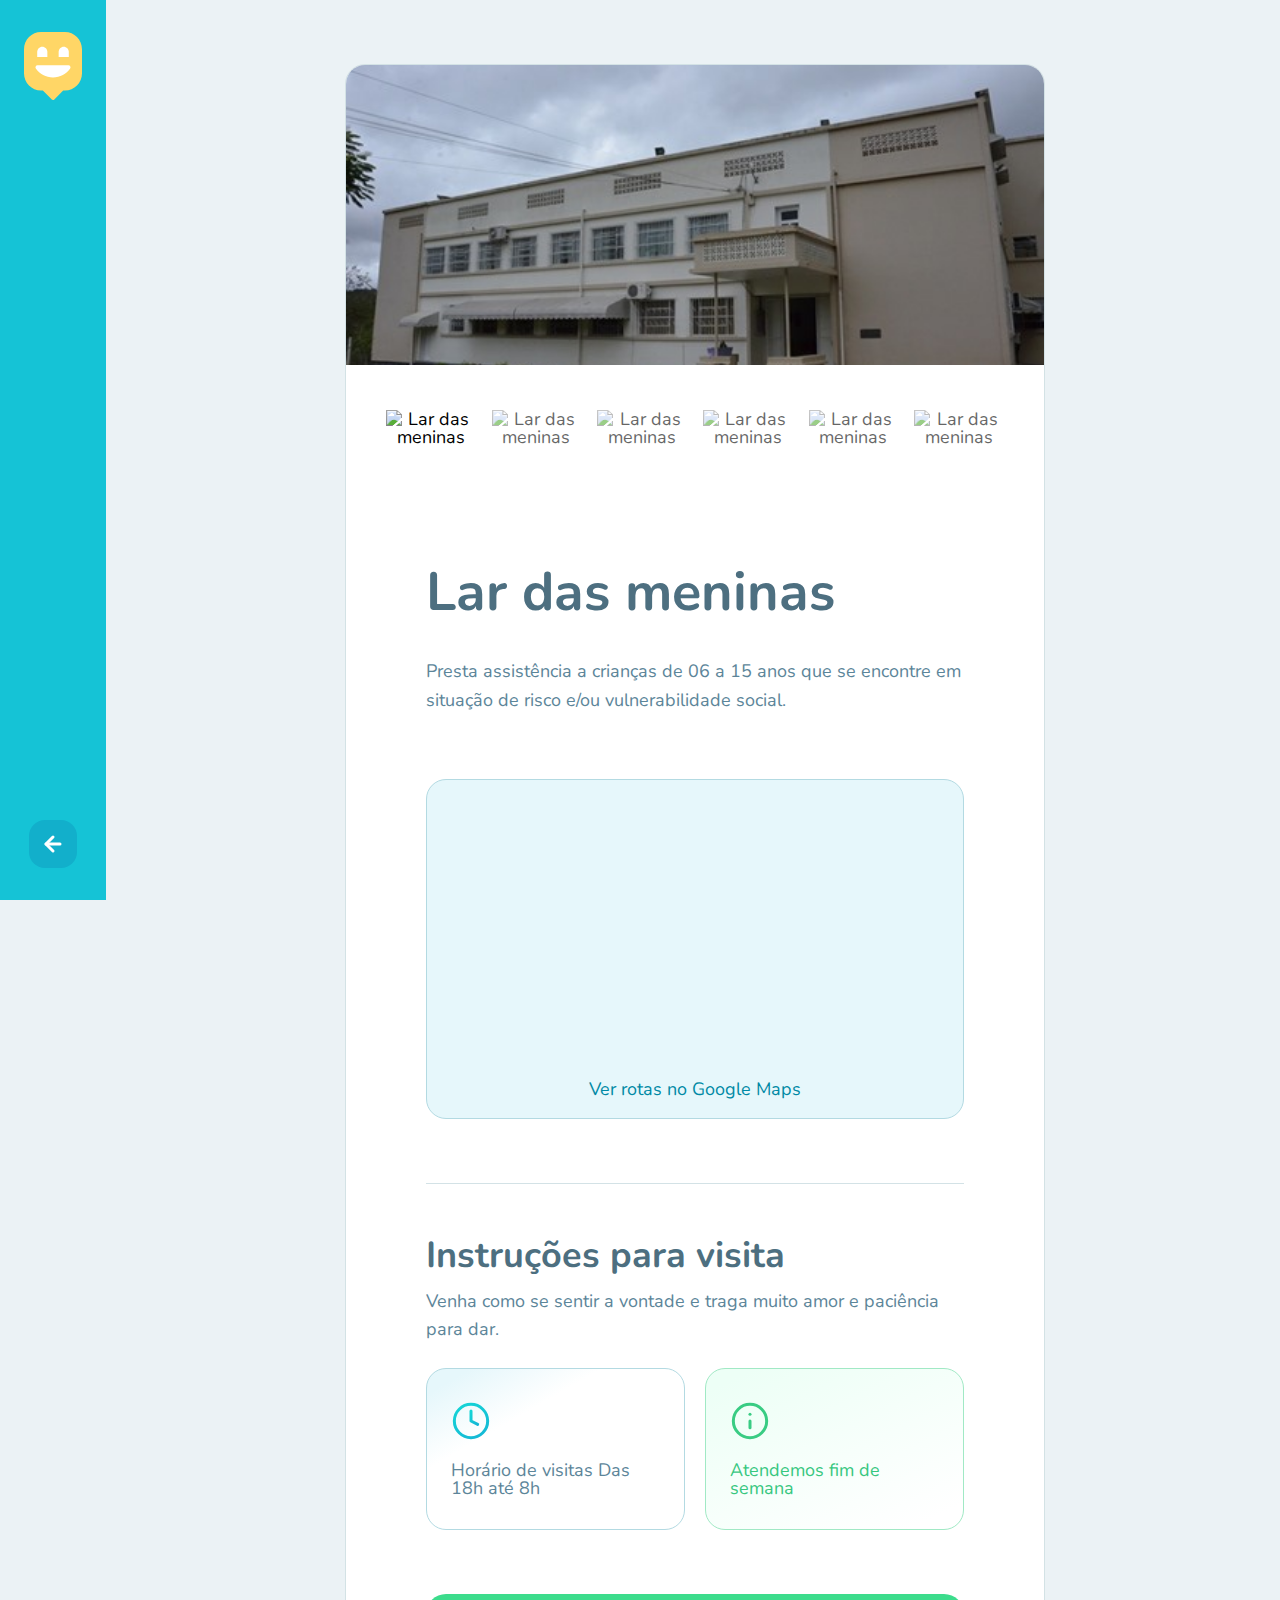
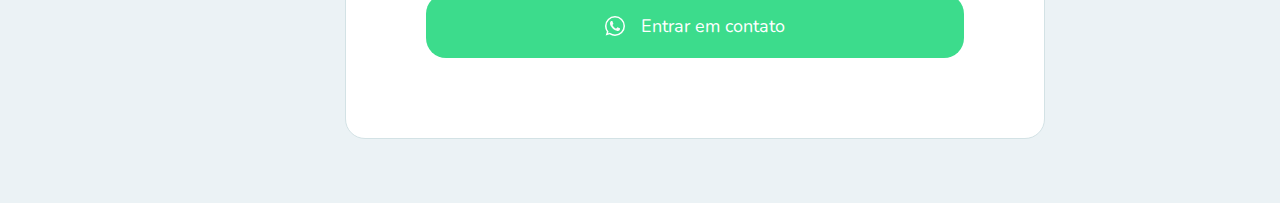
==== orphanage.html @ b712d707 "orphanage.html finished with page-orphanage.js configured" ====
<!DOCTYPE html>
<html lang="pt_BR">
  <head>
    <meta charset="UTF-8" />
    <meta name="viewport" content="width=device-width, initial-scale=1.0" />
    <title>Lar das Meninas | Happy App</title>

    <link
      rel="stylesheet"
      href="https://unpkg.com/leaflet@1.7.1/dist/leaflet.css"
      integrity="sha512-xodZBNTC5n17Xt2atTPuE1HxjVMSvLVW9ocqUKLsCC5CXdbqCmblAshOMAS6/keqq/sMZMZ19scR4PsZChSR7A=="
      crossorigin=""
    />

    <!-- Make sure you put this AFTER Leaflet's CSS -->
    <script
      src="https://unpkg.com/leaflet@1.7.1/dist/leaflet.js"
      integrity="sha512-XQoYMqMTK8LvdxXYG3nZ448hOEQiglfqkJs1NOQV44cWnUrBc8PkAOcXy20w0vlaXaVUearIOBhiXZ5V3ynxwA=="
      crossorigin=""
    ></script>

    <link rel="ico" href="./public/images/logo-icon.png" />

    <link rel="stylesheet" href="./public/css/main.css" />
    <link rel="stylesheet" href="./public/css/page-orphanage.css" />
    <link rel="stylesheet" href="./public/css/animations.css" />

    <link
      href="https://fonts.googleapis.com/css2?family=Nunito:wght@400;600;700;800&display=swap"
      rel="stylesheet"
    />
  </head>
  <body>
    <div id="page-orphanage">
      <aside class="animate-right sidebar">

        <img src="./public/images/map-marker.svg" alt="Happy">

        <footer>
          <button onclick="history.back()">
            <img src="./public/images/arrow-back.svg" alt="Voltar">
          </button>
        </footer>

      </aside>

      <main class="animate-appear with-sidebar">
        <div class="orphanage-details">
          <img src="./public/images/home.jpg" alt="Lar das meninas" />

          <div class="images">
            <button onclick="selectImage(event)" class="active" type="button">
              <img src="https://source.unsplash.com/random?id=1" alt="Lar das meninas" />
            </button>

            <button onclick="selectImage(event)" type="button">
              <img src="https://source.unsplash.com/random?id=2" alt="Lar das meninas" />
            </button>

            <button onclick="selectImage(event)" type="button">
              <img src="https://source.unsplash.com/random?id=3" alt="Lar das meninas" />
            </button>

            <button onclick="selectImage(event)" type="button">
              <img src="https://source.unsplash.com/random?id=4" alt="Lar das meninas" />
            </button>

            <button onclick="selectImage(event)" type="button">
              <img src="https://source.unsplash.com/random?id=5" alt="Lar das meninas" />
            </button>

            <button onclick="selectImage(event)" type="button">
              <img src="https://source.unsplash.com/random?id=6" alt="Lar das meninas" />
            </button>
          </div>

          <div class="orphanage-details-content">
            <h1>Lar das meninas</h1>

            <p>
              Presta assistência a crianças de 06 a 15 anos que se encontre em
              situação de risco e/ou vulnerabilidade social.
            </p>

            <div class="map-container">
              <div id="mapid"></div>
              <footer>
                <a href="">Ver rotas no Google Maps</a>
              </footer>
            </div>

            <hr />

            <h2>Instruções para visita</h2>

            <p>
              Venha como se sentir a vontade e traga muito amor e paciência para
              dar.
            </p>

            <div class="open-details">
              <div class="hour">
                <img src="./public/images/clock.svg" alt="Horários" />
                Horário de visitas Das 18h até 8h
              </div>
              <div class="open-on-weekends">
                <img src="./public/images/info.svg" alt="Informações" />
                Atendemos fim de semana
              </div>
            </div>

            <button class="primary-button" type="button">
              <img
                src="./public/images/whatsapp.svg"
                alt="Charmar no whatsapp"
              />
              Entrar em contato
            </button>
          </div>
        </div>
      </main>
    </div>

    <script src="./public/scripts/page-orphanage.js"></script>
  </body>
</html>
---- public/css/main.css ----
* {
    margin: 0;
    padding: 0;
    box-sizing: border-box;
}

body {
    height: 100vh;
    color: white;
    background: #EBF2F5;
}

:root {
    font-size: 62.5%;
}

body, input, button, textarea {
    font: 400 1.8rem/1 'Nunito', sans-serif;
}
---- public/css/page-orphanage.css ----
#page-orphanage {
    display: flex;
    min-height: 100vh;
}

aside.sidebar {
    position: fixed;
    height: 100%;
    padding: 32px 24px; /* 3.2rem 2.4rem */
    background: #15C3D6;

    display: flex;
    flex-direction: column;
    justify-content: space-between;
    align-items: center;    
}

aside.sidebar footer button {
    width: 48px;
    height: 48px;
    border: none;
    background: #12AFCB;
    border-radius: 1.6rem;
    cursor: pointer;

    display: flex;
    align-items: center;
    justify-content: center;

    transition: background-color 0.2s;
}

aside.sidebar footer button:hover {
    background: #17D6EB;
}

.with-sidebar {
    padding-left: 110px;
}

main {
    flex: 1;
}

/* details */

.orphanage-details {
    width: 70rem;
    margin: 6.4rem auto;
    background: white;
    border: 1px solid #D3E2E5;

    border-radius: 2rem;

    overflow: hidden;
}

.orphanage-details > img {
    width: 100%;
    height: 30rem;
    object-fit: cover;
}

.images {
    display: grid;
    grid-template-columns: repeat(6, 1fr);
    column-gap: 1.6rem;
    margin: 16px 40px 0;
}

.images button {
    border: 0;
    background: none;

    height: 8.8rem;
    cursor: pointer;
    border-radius: 2rem;

    overflow: hidden;

    opacity: 0.6;

    transition: 200ms;
}

.images button:hover,
.images button.active {
    opacity: 1;
}

.images button img {
    width: 100%;
    height: 8.8rem;
    object-fit: cover;
}

.orphanage-details-content {
    padding: 8rem;
}

.orphanage-details-content h1 {
    color: #4D6F80;
    font-size: 5.4rem;
    line-height: 1.5;
    margin-bottom: 0.8rem;
}

.orphanage-details-content p {
    line-height: 1.6;
    color: #5C8599;
    margin-top: 2.4rem;
}

.map-container {
    margin-top: 6.4rem;
    background: #E6F7FB;
    border: 1px solid #B3DAE2;
    border-radius: 2rem;
}

#mapid {
    width: 100%;
    height: 28rem;
}

.map-container footer {
    padding: 2rem 0;
    text-align: center;
}

.map-container footer a {
    color: #0089a5;
    text-decoration: none;
}

.map-container .leaflet-container {
    border-bottom: 1px solid #dbe3f0;
    border-radius: 2rem;
}

.orphanage-details-content hr {
    width: 100%;
    height: 1px;
    border: none;

    background: #d3e2e6;
    margin: 6.4rem 0;
}

.orphanage-details-content h2 {
    font-size: 3.6rem;
    line-height: 1.5rem;
    color: #4d6f80;
}

.open-details {
    margin-top: 2.4rem;
    
    display: grid;
    grid-template-columns: 1fr 1fr;
    column-gap: 2rem;
}

.open-details div {
    padding: 3.2rem 2.4rem;

}

.open-details img {
    display: block;
    margin-bottom: 2rem;
}

.open-details .hour {
    background: linear-gradient(149.97deg, #e6f7fb 8.13%, #ffffff 32.67%);
    border: 1px solid #b3dae2;
    border-radius: 20px;
    
    color: #5c8599;
}

.open-details .open-on-weekends {
    background: linear-gradient(154.16deg, #edfff6 8.13%, #ffffff 91.03%);
    
    border: 1px solid #a1e9c5;
    border-radius: 20px;

    color: #37c77f;
}

.primary-button {
    margin-top: 6.4rem;

    width: 100%;
    height: 6.4rem;

    border: none;
    cursor: pointer;

    background: #3cdc8c;

    border-radius: 2rem;
    color: white;

    display: flex;
    align-items: center;
    justify-content: center;

    transition: background-color 0.2s;
}

.primary-button:hover {
    background: #36cf82;
}

.primary-button img {
    margin-right: 1.6rem;
}
---- public/css/animations.css ----
/* animations */
@keyframes up {
    from {
        opacity: 0;
        transform: translateY(16px);
    }

    to {
        opacity: 1;
        transform: translateY(0);
    }
}

@keyframes right {
    from {
        transform: translateX(-100%);
    }

    to {
        transform: translateX(0);
    }
}

@keyframes appear {
    from {
        opacity: 0;
    }

    to {
        opacity: 1;
    }
}

.animate-up {
    animation-name: up;
    animation-duration: 300ms;
    animation-fill-mode: backwards;
}

.animate-right {
    animation-name: right;
    animation-duration: 300ms;
}

.animate-appear {
    animation-name: appear;
    animation-duration: 300ms;
    animation-fill-mode: backwards;
}
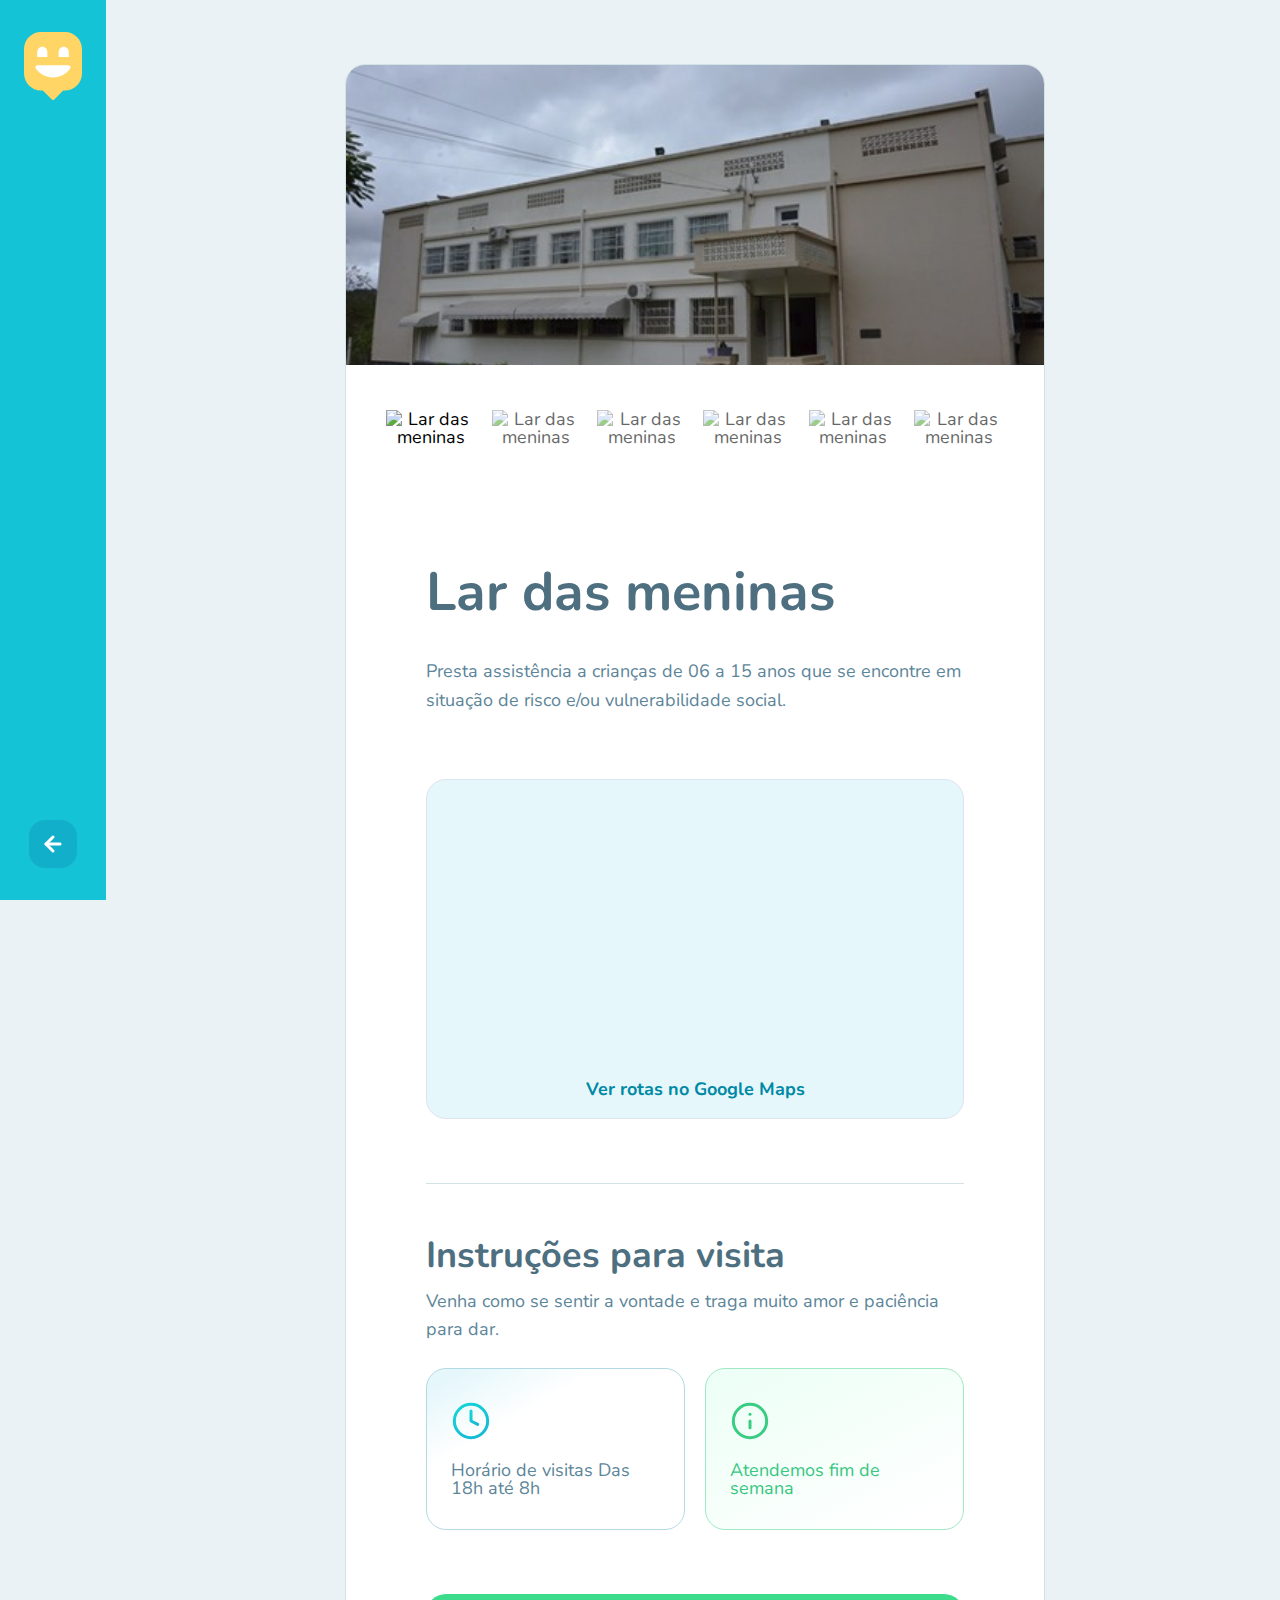
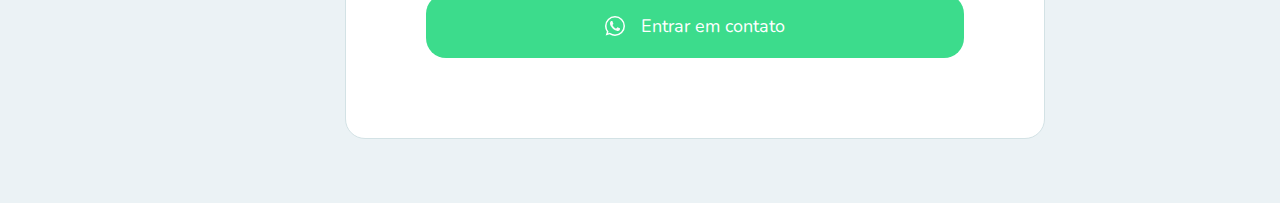
==== commit 7e795d27: "Front-end finished" ====
--- a/orphanage.html
+++ b/orphanage.html
@@ -24,6 +24,9 @@
     <link rel="stylesheet" href="./public/css/main.css" />
     <link rel="stylesheet" href="./public/css/page-orphanage.css" />
     <link rel="stylesheet" href="./public/css/animations.css" />
+    <link rel="stylesheet" href="./public/css/sidebar.css" />
+    <link rel="stylesheet" href="./public/css/map.css" />
+    <link rel="stylesheet" href="./public/css/buttons.css" />
 
     <link
       href="https://fonts.googleapis.com/css2?family=Nunito:wght@400;600;700;800&display=swap"
--- a/public/css/page-orphanage.css
+++ b/public/css/page-orphanage.css
@@ -1,41 +1,6 @@
 #page-orphanage {
     display: flex;
     min-height: 100vh;
-}
-
-aside.sidebar {
-    position: fixed;
-    height: 100%;
-    padding: 32px 24px; /* 3.2rem 2.4rem */
-    background: #15C3D6;
-
-    display: flex;
-    flex-direction: column;
-    justify-content: space-between;
-    align-items: center;    
-}
-
-aside.sidebar footer button {
-    width: 48px;
-    height: 48px;
-    border: none;
-    background: #12AFCB;
-    border-radius: 1.6rem;
-    cursor: pointer;
-
-    display: flex;
-    align-items: center;
-    justify-content: center;
-
-    transition: background-color 0.2s;
-}
-
-aside.sidebar footer button:hover {
-    background: #17D6EB;
-}
-
-.with-sidebar {
-    padding-left: 110px;
 }
 
 main {
@@ -111,33 +76,6 @@
     margin-top: 2.4rem;
 }
 
-.map-container {
-    margin-top: 6.4rem;
-    background: #E6F7FB;
-    border: 1px solid #B3DAE2;
-    border-radius: 2rem;
-}
-
-#mapid {
-    width: 100%;
-    height: 28rem;
-}
-
-.map-container footer {
-    padding: 2rem 0;
-    text-align: center;
-}
-
-.map-container footer a {
-    color: #0089a5;
-    text-decoration: none;
-}
-
-.map-container .leaflet-container {
-    border-bottom: 1px solid #dbe3f0;
-    border-radius: 2rem;
-}
-
 .orphanage-details-content hr {
     width: 100%;
     height: 1px;
@@ -186,33 +124,4 @@
     border-radius: 20px;
 
     color: #37c77f;
-}
-
-.primary-button {
-    margin-top: 6.4rem;
-
-    width: 100%;
-    height: 6.4rem;
-
-    border: none;
-    cursor: pointer;
-
-    background: #3cdc8c;
-
-    border-radius: 2rem;
-    color: white;
-
-    display: flex;
-    align-items: center;
-    justify-content: center;
-
-    transition: background-color 0.2s;
-}
-
-.primary-button:hover {
-    background: #36cf82;
-}
-
-.primary-button img {
-    margin-right: 1.6rem;
 }--- a/public/css/sidebar.css
+++ b/public/css/sidebar.css
@@ -0,0 +1,35 @@
+
+aside.sidebar {
+    position: fixed;
+    height: 100%;
+    padding: 32px 24px; /* 3.2rem 2.4rem */
+    background: #15C3D6;
+
+    display: flex;
+    flex-direction: column;
+    justify-content: space-between;
+    align-items: center;    
+}
+
+aside.sidebar footer button {
+    width: 48px;
+    height: 48px;
+    border: none;
+    background: #12AFCB;
+    border-radius: 1.6rem;
+    cursor: pointer;
+
+    display: flex;
+    align-items: center;
+    justify-content: center;
+
+    transition: background-color 0.2s;
+}
+
+aside.sidebar footer button:hover {
+    background: #17D6EB;
+}
+
+.with-sidebar {
+    padding-left: 110px;
+}--- a/public/css/map.css
+++ b/public/css/map.css
@@ -0,0 +1,28 @@
+
+.map-container {
+    margin-top: 6.4rem;
+    background: #E6F7FB;
+    border: 1px solid #DDE3F0;
+    border-radius: 2rem;
+}
+
+#mapid {
+    width: 100%;
+    height: 28rem;
+}
+
+.map-container footer {
+    padding: 2rem 0;
+    text-align: center;
+}
+
+.map-container footer a {
+    color: #0089a5;
+    text-decoration: none;
+    font-weight: 700;
+}
+
+.map-container .leaflet-container {
+    border-bottom: 1px solid #dbe3f0;
+    border-radius: 2rem;
+}--- a/public/css/buttons.css
+++ b/public/css/buttons.css
@@ -0,0 +1,57 @@
+
+.primary-button {
+    margin-top: 6.4rem;
+
+    width: 100%;
+    height: 6.4rem;
+
+    border: none;
+    cursor: pointer;
+
+    background: #3cdc8c;
+
+    border-radius: 2rem;
+    color: white;
+
+    display: flex;
+    align-items: center;
+    justify-content: center;
+
+    transition: background-color 0.2s;
+}
+
+.primary-button:hover {
+    background: #36cf82;
+}
+
+.primary-button img {
+    margin-right: 1.6rem;
+}
+
+.button-select {
+    display: grid;
+    grid-template-columns: 1fr 1fr;
+}
+
+.button-select button {
+    height: 6.4rem;
+    background: #f5f8fa;
+    border: 1px solid #d3e2e5;
+    color: #5c8599;
+  
+    cursor: pointer;
+}
+
+.button-select button.active {
+    background: #edfff6;
+    border: 1px solid #a1e9c5;
+    color: #37c77f;
+}
+
+.button-select button:first-child {
+    border-radius: 2rem 0 0 2rem;
+}
+  
+.button-select button:last-child {
+    border-radius: 0 2rem 2rem 0;
+}